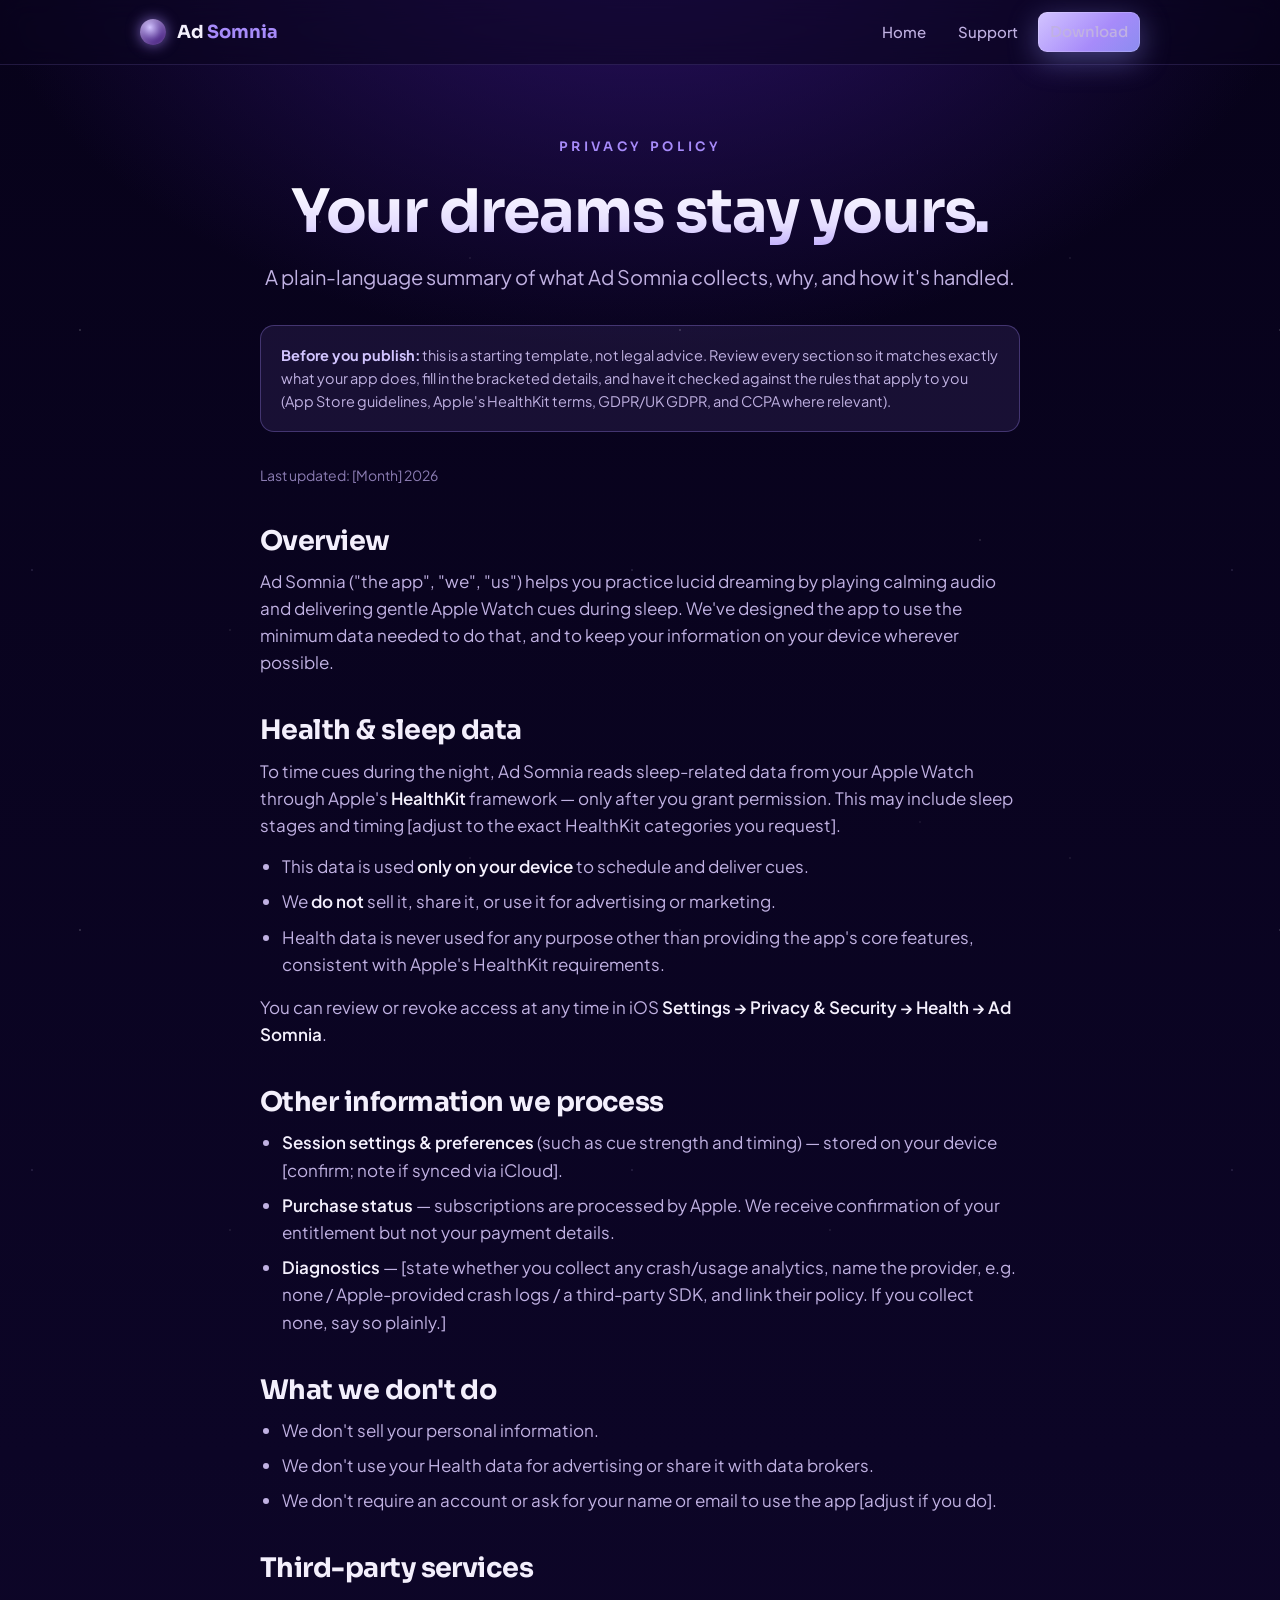
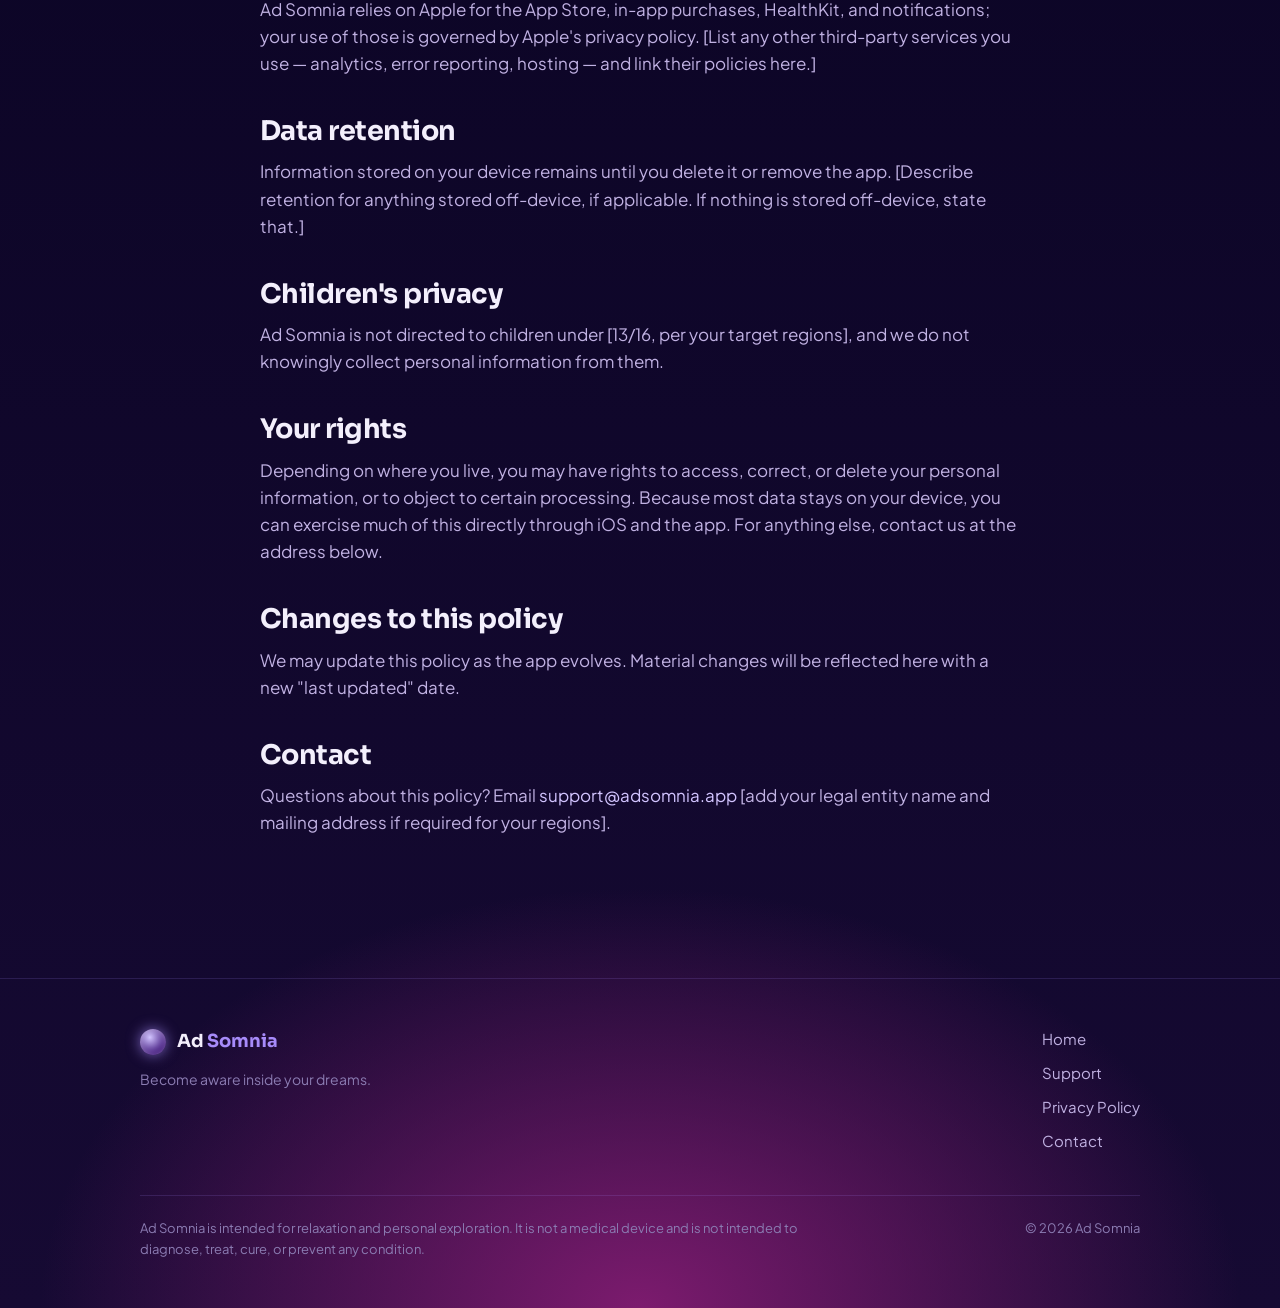
==== privacy.html @ f47bc347 "Add files via upload" ====
<!DOCTYPE html>
<html lang="en">
<head>
<meta charset="UTF-8">
<meta name="viewport" content="width=device-width, initial-scale=1">
<title>Privacy Policy — Ad Somnia</title>
<meta name="description" content="How Ad Somnia handles your data, including Apple Watch sleep data accessed through HealthKit.">
<meta name="theme-color" content="#07021a">
<link rel="preconnect" href="https://fonts.googleapis.com">
<link rel="preconnect" href="https://fonts.gstatic.com" crossorigin>
<link href="https://fonts.googleapis.com/css2?family=Sora:wght@400;500;600;700&family=Plus+Jakarta+Sans:wght@400;500;600;700&display=swap" rel="stylesheet">
<link rel="stylesheet" href="styles.css">
</head>
<body>
<div class="shell">

  <header class="nav">
    <div class="wrap">
      <a class="brand" href="index.html">
        <span class="mark" aria-hidden="true"></span>
        <span class="name">Ad <i>Somnia</i></span>
      </a>
      <nav class="nav-links">
        <a href="index.html">Home</a>
        <a href="support.html">Support</a>
        <a class="btn btn-primary" href="#" data-appstore>Download</a>
      </nav>
    </div>
  </header>

  <section class="doc-hero">
    <div class="wrap">
      <p class="eyebrow">Privacy Policy</p>
      <h1>Your dreams stay yours.</h1>
      <p class="lead">A plain-language summary of what Ad Somnia collects, why, and how it's handled.</p>
    </div>
  </section>

  <section style="padding-top: 8px;">
    <div class="wrap">
      <div class="notice">
        <strong>Before you publish:</strong> this is a starting template, not legal advice. Review every section so it matches exactly what your app does, fill in the bracketed details, and have it checked against the rules that apply to you (App Store guidelines, Apple's HealthKit terms, GDPR/UK GDPR, and CCPA where relevant).
      </div>

      <div class="prose">
        <p class="updated">Last updated: [Month] 2026</p>

        <h2>Overview</h2>
        <p>Ad Somnia ("the app", "we", "us") helps you practice lucid dreaming by playing calming audio and delivering gentle Apple Watch cues during sleep. We've designed the app to use the minimum data needed to do that, and to keep your information on your device wherever possible.</p>

        <h2>Health &amp; sleep data</h2>
        <p>To time cues during the night, Ad Somnia reads sleep-related data from your Apple Watch through Apple's <strong>HealthKit</strong> framework — only after you grant permission. This may include sleep stages and timing [adjust to the exact HealthKit categories you request].</p>
        <ul>
          <li>This data is used <strong>only on your device</strong> to schedule and deliver cues.</li>
          <li>We <strong>do not</strong> sell it, share it, or use it for advertising or marketing.</li>
          <li>Health data is never used for any purpose other than providing the app's core features, consistent with Apple's HealthKit requirements.</li>
        </ul>
        <p>You can review or revoke access at any time in iOS <strong>Settings → Privacy &amp; Security → Health → Ad Somnia</strong>.</p>

        <h2>Other information we process</h2>
        <ul>
          <li><strong>Session settings &amp; preferences</strong> (such as cue strength and timing) — stored on your device [confirm; note if synced via iCloud].</li>
          <li><strong>Purchase status</strong> — subscriptions are processed by Apple. We receive confirmation of your entitlement but not your payment details.</li>
          <li><strong>Diagnostics</strong> — [state whether you collect any crash/usage analytics, name the provider, e.g. none / Apple-provided crash logs / a third-party SDK, and link their policy. If you collect none, say so plainly.]</li>
        </ul>

        <h2>What we don't do</h2>
        <ul>
          <li>We don't sell your personal information.</li>
          <li>We don't use your Health data for advertising or share it with data brokers.</li>
          <li>We don't require an account or ask for your name or email to use the app [adjust if you do].</li>
        </ul>

        <h2>Third-party services</h2>
        <p>Ad Somnia relies on Apple for the App Store, in-app purchases, HealthKit, and notifications; your use of those is governed by Apple's privacy policy. [List any other third-party services you use — analytics, error reporting, hosting — and link their policies here.]</p>

        <h2>Data retention</h2>
        <p>Information stored on your device remains until you delete it or remove the app. [Describe retention for anything stored off-device, if applicable. If nothing is stored off-device, state that.]</p>

        <h2>Children's privacy</h2>
        <p>Ad Somnia is not directed to children under [13/16, per your target regions], and we do not knowingly collect personal information from them.</p>

        <h2>Your rights</h2>
        <p>Depending on where you live, you may have rights to access, correct, or delete your personal information, or to object to certain processing. Because most data stays on your device, you can exercise much of this directly through iOS and the app. For anything else, contact us at the address below.</p>

        <h2>Changes to this policy</h2>
        <p>We may update this policy as the app evolves. Material changes will be reflected here with a new "last updated" date.</p>

        <h2>Contact</h2>
        <p>Questions about this policy? Email <a href="mailto:support@adsomnia.app">support@adsomnia.app</a> [add your legal entity name and mailing address if required for your regions].</p>
      </div>
    </div>
  </section>

  <footer class="foot">
    <div class="wrap">
      <div>
        <a class="brand" href="index.html">
          <span class="mark" aria-hidden="true"></span>
          <span class="name">Ad <i>Somnia</i></span>
        </a>
        <p class="tag">Become aware inside your dreams.</p>
      </div>
      <nav aria-label="Footer">
        <a href="index.html">Home</a>
        <a href="support.html">Support</a>
        <a href="privacy.html">Privacy Policy</a>
        <a href="mailto:support@adsomnia.app">Contact</a>
      </nav>
      <div class="legal">
        <p>Ad Somnia is intended for relaxation and personal exploration. It is not a medical device and is not intended to diagnose, treat, cure, or prevent any condition.</p>
        <p>© 2026 Ad Somnia</p>
      </div>
    </div>
  </footer>

</div>
</body>
</html>
---- styles.css ----
/* ============================================================
   Ad Somnia — shared design system
   Nocturnal indigo→magenta, lavender glow orb signature.
   ============================================================ */

:root {
  /* palette */
  --void:        #07021a;
  --deep:        #130734;
  --violet:      #3a1078;
  --magenta:     #7e1c83;
  --glow:        #a78bfa;
  --glow-bright: #d2c4ff;
  --periwinkle:  #8b8cf0;

  --text:        #f3effc;
  --muted:       #c0b1e2;
  --muted-dim:   #8b7cb2;

  --line:        rgba(167,139,250,0.16);
  --line-strong: rgba(167,139,250,0.30);
  --card:        rgba(255,255,255,0.045);
  --card-hover:  rgba(255,255,255,0.075);

  /* type */
  --display: "Sora", ui-sans-serif, system-ui, sans-serif;
  --body:    "Plus Jakarta Sans", ui-sans-serif, system-ui, sans-serif;

  /* scale */
  --w:       1080px;
  --pad:     clamp(20px, 5vw, 40px);
}

* { box-sizing: border-box; margin: 0; padding: 0; }

html { scroll-behavior: smooth; -webkit-text-size-adjust: 100%; }

body {
  font-family: var(--body);
  color: var(--text);
  line-height: 1.6;
  font-size: 17px;
  background:
    radial-gradient(1100px 760px at 50% -120px, #2c1268 0%, transparent 62%),
    radial-gradient(1000px 700px at 50% 100%, #7c1b6e 0%, transparent 60%),
    linear-gradient(180deg, var(--void) 0%, #0c0526 50%, #160a33 100%);
  background-repeat: no-repeat;
  min-height: 100vh;
  overflow-x: hidden;
  -webkit-font-smoothing: antialiased;
  text-rendering: optimizeLegibility;
}

/* faint drifting starfield, kept very low so the orb stays the star */
body::before {
  content: "";
  position: fixed;
  inset: -50%;
  background-image:
    radial-gradient(1.5px 1.5px at 20% 30%, rgba(255,255,255,0.55), transparent),
    radial-gradient(1.5px 1.5px at 70% 65%, rgba(255,255,255,0.4),  transparent),
    radial-gradient(1px 1px   at 45% 80%, rgba(255,255,255,0.5),  transparent),
    radial-gradient(1px 1px   at 85% 18%, rgba(255,255,255,0.45), transparent),
    radial-gradient(1.5px 1.5px at 12% 70%, rgba(210,196,255,0.45), transparent),
    radial-gradient(1px 1px   at 60% 12%, rgba(255,255,255,0.4),  transparent);
  background-size: 600px 600px;
  opacity: 0.5;
  pointer-events: none;
  z-index: 0;
  animation: drift 90s linear infinite;
}
@keyframes drift { to { transform: translateY(-200px); } }

a { color: var(--glow-bright); text-decoration: none; }
a:hover { color: #fff; }

:focus-visible {
  outline: 2px solid var(--glow-bright);
  outline-offset: 3px;
  border-radius: 6px;
}

/* ---------- layout primitives ---------- */
.wrap { width: 100%; max-width: var(--w); margin: 0 auto; padding-inline: var(--pad); }
.shell { position: relative; z-index: 1; }
section { padding-block: clamp(56px, 9vw, 104px); }

.eyebrow {
  font-family: var(--display);
  font-size: 13px;
  font-weight: 600;
  letter-spacing: 0.28em;
  text-transform: uppercase;
  color: var(--glow);
  margin-bottom: 18px;
}

h1, h2, h3 { font-family: var(--display); line-height: 1.08; letter-spacing: -0.02em; font-weight: 700; }
h2 { font-size: clamp(28px, 4.4vw, 44px); }
h3 { font-size: 19px; letter-spacing: -0.01em; }

p.lead { color: var(--muted); font-size: clamp(17px, 2.1vw, 20px); max-width: 56ch; }

/* ---------- nav ---------- */
.nav {
  position: sticky; top: 0; z-index: 50;
  backdrop-filter: blur(14px);
  -webkit-backdrop-filter: blur(14px);
  background: rgba(10,4,30,0.55);
  border-bottom: 1px solid var(--line);
}
.nav .wrap { display: flex; align-items: center; justify-content: space-between; height: 64px; }
.brand { display: flex; align-items: center; gap: 11px; font-family: var(--display); font-weight: 700; font-size: 18px; letter-spacing: -0.01em; color: var(--text); }
.brand:hover { color: var(--text); }
.brand .mark {
  width: 26px; height: 26px; border-radius: 50%; flex: none;
  background: radial-gradient(circle at 38% 32%, var(--glow-bright), var(--violet) 72%);
  box-shadow: 0 0 14px rgba(167,139,250,0.7), inset 0 0 6px rgba(255,255,255,0.4);
}
.brand .name i { font-style: normal; color: var(--glow); }
.nav-links { display: flex; align-items: center; gap: 8px; }
.nav-links a { color: var(--muted); font-weight: 500; font-size: 15px; padding: 8px 12px; border-radius: 9px; }
.nav-links a:hover { color: #fff; background: var(--card); }

/* ---------- buttons ---------- */
.btn {
  display: inline-flex; align-items: center; gap: 9px;
  font-family: var(--display); font-weight: 600; font-size: 15.5px;
  padding: 13px 22px; border-radius: 999px; border: 0; cursor: pointer;
  transition: transform .18s ease, box-shadow .25s ease, background .2s ease;
}
.btn-primary {
  color: #1a0840;
  background: linear-gradient(135deg, var(--glow-bright), var(--glow) 60%, var(--periwinkle));
  box-shadow: 0 8px 30px rgba(139,140,240,0.45), 0 0 0 1px rgba(255,255,255,0.18) inset;
}
.btn-primary:hover { color: #1a0840; transform: translateY(-2px); box-shadow: 0 12px 38px rgba(139,140,240,0.6), 0 0 0 1px rgba(255,255,255,0.28) inset; }
.btn-ghost {
  color: var(--text);
  background: var(--card);
  border: 1px solid var(--line-strong);
}
.btn-ghost:hover { color: #fff; background: var(--card-hover); transform: translateY(-2px); }
.btn svg { width: 18px; height: 18px; }

/* ---------- the orb (signature) ---------- */
.orb-stage { display: grid; place-items: center; padding-block: clamp(20px, 5vw, 44px); }
.orb {
  position: relative;
  width: clamp(168px, 34vw, 232px);
  aspect-ratio: 1;
  border-radius: 50%;
  display: grid; place-items: center;
  background:
    radial-gradient(circle at 42% 36%, var(--glow-bright) 0%, var(--glow) 34%, #5a2bb0 66%, #2f1170 100%);
  box-shadow:
    0 0 0 1px rgba(255,255,255,0.18) inset,
    0 18px 40px rgba(20,6,52,0.6),
    0 0 60px rgba(167,139,250,0.55),
    0 0 130px rgba(139,140,240,0.5);
  animation: orbPulse 5.5s ease-in-out infinite;
}
.orb::before {           /* outer halo */
  content: ""; position: absolute; inset: -26%;
  border-radius: 50%;
  background: radial-gradient(circle, rgba(167,139,250,0.32) 0%, transparent 62%);
  z-index: -1;
  animation: haloPulse 5.5s ease-in-out infinite;
}
.orb::after {            /* glossy top highlight */
  content: ""; position: absolute; inset: 8%;
  border-radius: 50%;
  background: radial-gradient(circle at 40% 26%, rgba(255,255,255,0.45), transparent 46%);
  pointer-events: none;
}
.orb svg { width: 44%; height: 44%; filter: drop-shadow(0 0 10px rgba(255,255,255,0.85)); z-index: 1; }
.orb svg path { stroke: #fff; stroke-width: 2; stroke-linecap: round; fill: none; }

@keyframes orbPulse {
  0%, 100% { transform: scale(1);    box-shadow: 0 0 0 1px rgba(255,255,255,0.18) inset, 0 18px 40px rgba(20,6,52,0.6), 0 0 55px rgba(167,139,250,0.5),  0 0 120px rgba(139,140,240,0.45); }
  50%      { transform: scale(1.035); box-shadow: 0 0 0 1px rgba(255,255,255,0.22) inset, 0 18px 40px rgba(20,6,52,0.6), 0 0 80px rgba(167,139,250,0.7), 0 0 165px rgba(139,140,240,0.6); }
}
@keyframes haloPulse { 0%,100% { opacity: 0.7; } 50% { opacity: 1; } }

.orb-sm { width: clamp(96px, 20vw, 128px); animation-duration: 6s; }
.orb-sm svg { width: 42%; height: 42%; }

/* ---------- hero ---------- */
.hero { text-align: center; padding-top: clamp(36px, 7vw, 68px); padding-bottom: clamp(20px, 5vw, 40px); }
.hero h1 {
  font-size: clamp(44px, 9vw, 88px);
  font-weight: 700;
  margin-bottom: 20px;
  background: linear-gradient(180deg, #ffffff 0%, #e4dcff 60%, var(--glow) 130%);
  -webkit-background-clip: text; background-clip: text; color: transparent;
}
.hero p.lead { margin: 0 auto 8px; text-align: center; }
.hero .cta-row { display: flex; gap: 14px; justify-content: center; flex-wrap: wrap; margin-top: 30px; }
.hero-anim > * { opacity: 0; animation: rise .9s cubic-bezier(.2,.7,.2,1) forwards; }
.hero-anim > *:nth-child(1) { animation-delay: .05s; }
.hero-anim > *:nth-child(2) { animation-delay: .15s; }
.hero-anim > *:nth-child(3) { animation-delay: .25s; }
.hero-anim > *:nth-child(4) { animation-delay: .35s; }
.orb-stage.hero-anim { opacity: 1; animation: none; }
.orb-stage.hero-anim .orb { animation: rise .9s cubic-bezier(.2,.7,.2,1) .45s both, orbPulse 5.5s ease-in-out 1.4s infinite; }
@keyframes rise { from { opacity: 0; transform: translateY(22px); } to { opacity: 1; transform: translateY(0); } }

/* ---------- "what is" band ---------- */
.band { text-align: center; }
.band p { color: var(--muted); font-size: clamp(19px, 2.6vw, 26px); line-height: 1.5; max-width: 24ch; margin: 0 auto; font-family: var(--display); font-weight: 500; letter-spacing: -0.01em; }
.band p em { font-style: normal; color: var(--glow-bright); }

/* ---------- steps (a real sequence — numbering earns its place) ---------- */
.steps { display: grid; gap: 20px; grid-template-columns: repeat(3, 1fr); margin-top: 44px; }
.step {
  background: var(--card); border: 1px solid var(--line);
  border-radius: 20px; padding: 28px 24px 30px;
  transition: transform .2s ease, border-color .2s ease, background .2s ease;
}
.step:hover { transform: translateY(-4px); border-color: var(--line-strong); background: var(--card-hover); }
.step .num { font-family: var(--display); font-weight: 700; font-size: 14px; letter-spacing: 0.1em; color: var(--glow); }
.step .num::after { content: ""; display: block; width: 30px; height: 2px; margin-top: 12px; background: linear-gradient(90deg, var(--glow), transparent); border-radius: 2px; }
.step h3 { margin: 18px 0 8px; }
.step p { color: var(--muted); font-size: 15.5px; }

/* ---------- features grid ---------- */
.section-head { text-align: center; margin-bottom: 8px; }
.section-head p { color: var(--muted); margin: 14px auto 0; max-width: 50ch; }
.features { display: grid; gap: 16px; grid-template-columns: repeat(3, 1fr); margin-top: 44px; }
.feature {
  background: var(--card); border: 1px solid var(--line);
  border-radius: 18px; padding: 24px;
  transition: transform .2s ease, border-color .2s ease, background .2s ease;
}
.feature:hover { transform: translateY(-4px); border-color: var(--line-strong); background: var(--card-hover); }
.feature .ico {
  width: 42px; height: 42px; border-radius: 12px; display: grid; place-items: center; margin-bottom: 16px;
  background: linear-gradient(140deg, rgba(167,139,250,0.28), rgba(139,140,240,0.12));
  border: 1px solid var(--line-strong);
}
.feature .ico svg { width: 21px; height: 21px; stroke: var(--glow-bright); fill: none; stroke-width: 1.8; stroke-linecap: round; stroke-linejoin: round; }
.feature h3 { margin-bottom: 7px; }
.feature p { color: var(--muted); font-size: 15px; }

/* ---------- closing cta ---------- */
.closing { text-align: center; }
.closing h2 { margin: 24px auto 14px; max-width: 16ch; }
.closing p.lead { margin: 0 auto 30px; text-align: center; }

/* ---------- footer ---------- */
.foot { border-top: 1px solid var(--line); padding-block: 48px; margin-top: 24px; }
.foot .wrap { display: flex; flex-wrap: wrap; gap: 24px 48px; justify-content: space-between; align-items: flex-start; }
.foot .brand { margin-bottom: 12px; }
.foot .tag { color: var(--muted-dim); font-size: 14px; max-width: 34ch; }
.foot nav { display: flex; flex-direction: column; gap: 10px; }
.foot nav a { color: var(--muted); font-size: 15px; }
.foot nav a:hover { color: #fff; }
.foot .legal { width: 100%; border-top: 1px solid var(--line); margin-top: 18px; padding-top: 22px; display: flex; flex-wrap: wrap; gap: 8px 24px; justify-content: space-between; color: var(--muted-dim); font-size: 13px; }
.foot .legal p { max-width: 70ch; }

/* ============================================================
   Support + Privacy (document) styles
   ============================================================ */
.doc-hero { text-align: center; padding-top: clamp(40px, 7vw, 72px); padding-bottom: clamp(8px, 3vw, 24px); }
.doc-hero h1 { font-size: clamp(38px, 7vw, 60px); margin: 22px 0 16px; background: linear-gradient(180deg,#fff,#e4dcff 70%,var(--glow) 130%); -webkit-background-clip: text; background-clip: text; color: transparent; }
.doc-hero p.lead { margin: 0 auto; text-align: center; }

.contact-card {
  max-width: 640px; margin: 0 auto;
  background: var(--card); border: 1px solid var(--line-strong);
  border-radius: 22px; padding: 30px;
  display: flex; flex-wrap: wrap; gap: 18px 28px; align-items: center; justify-content: space-between;
}
.contact-card .ct-label { font-family: var(--display); font-weight: 600; font-size: 14px; letter-spacing: 0.04em; color: var(--glow); margin-bottom: 6px; }
.contact-card .ct-mail { font-family: var(--display); font-size: clamp(20px,3vw,26px); font-weight: 600; color: var(--text); }
.contact-card .ct-mail:hover { color: var(--glow-bright); }
.contact-card .ct-note { color: var(--muted-dim); font-size: 14px; margin-top: 6px; }

/* FAQ */
.faq-wrap { max-width: 760px; margin: 0 auto; }
.faq-group { margin-top: 44px; }
.faq-group > h2 { font-size: clamp(22px, 3vw, 28px); margin-bottom: 6px; }
.faq-group > .gl { color: var(--muted-dim); font-size: 14px; margin-bottom: 18px; }
details.faq {
  border: 1px solid var(--line); border-radius: 14px;
  background: var(--card); margin-bottom: 12px; overflow: hidden;
  transition: border-color .2s ease, background .2s ease;
}
details.faq[open] { border-color: var(--line-strong); background: var(--card-hover); }
details.faq summary {
  cursor: pointer; list-style: none; padding: 18px 22px;
  font-family: var(--display); font-weight: 600; font-size: 16.5px; color: var(--text);
  display: flex; align-items: center; justify-content: space-between; gap: 16px;
}
details.faq summary::-webkit-details-marker { display: none; }
details.faq summary .chev { flex: none; width: 20px; height: 20px; border-radius: 50%; display: grid; place-items: center; color: var(--glow); transition: transform .25s ease; }
details.faq[open] summary .chev { transform: rotate(180deg); }
details.faq summary .chev svg { width: 13px; height: 13px; stroke: currentColor; stroke-width: 2.4; fill: none; stroke-linecap: round; }
details.faq .ans { padding: 0 22px 20px; color: var(--muted); font-size: 15.5px; }
details.faq .ans p + p { margin-top: 12px; }
details.faq .ans ul { margin: 12px 0 0; padding-left: 20px; }
details.faq .ans li { margin-bottom: 7px; }
details.faq .ans strong { color: var(--text); font-weight: 600; }
.ui-chip { font-family: var(--display); font-size: 13px; font-weight: 600; color: var(--glow-bright); background: rgba(167,139,250,0.12); border: 1px solid var(--line); padding: 1px 8px; border-radius: 7px; white-space: nowrap; }

/* prose (privacy) */
.prose { max-width: 760px; margin: 0 auto; }
.prose h2 { font-size: clamp(21px, 3vw, 27px); margin: 40px 0 12px; }
.prose h2:first-child { margin-top: 0; }
.prose p { color: var(--muted); margin-bottom: 14px; }
.prose ul { color: var(--muted); margin: 0 0 16px; padding-left: 22px; }
.prose li { margin-bottom: 8px; }
.prose strong { color: var(--text); font-weight: 600; }
.prose .updated { color: var(--muted-dim); font-size: 14px; }
.notice {
  background: rgba(167,139,250,0.10); border: 1px solid var(--line-strong);
  border-radius: 14px; padding: 18px 20px; margin: 0 auto 32px; max-width: 760px;
  color: var(--muted); font-size: 14.5px;
}
.notice strong { color: var(--glow-bright); }

/* ---------- responsive ---------- */
@media (max-width: 760px) {
  .steps, .features { grid-template-columns: 1fr; }
  .nav-links a:not(.btn) { display: none; }       /* keep nav tidy on phones */
  .foot .wrap { flex-direction: column; }
  .contact-card { flex-direction: column; align-items: flex-start; }
}

@media (prefers-reduced-motion: reduce) {
  *, *::before, *::after { animation: none !important; scroll-behavior: auto; transition: none !important; }
  .hero-anim > *, .orb-stage.hero-anim .orb { opacity: 1 !important; transform: none !important; }
}
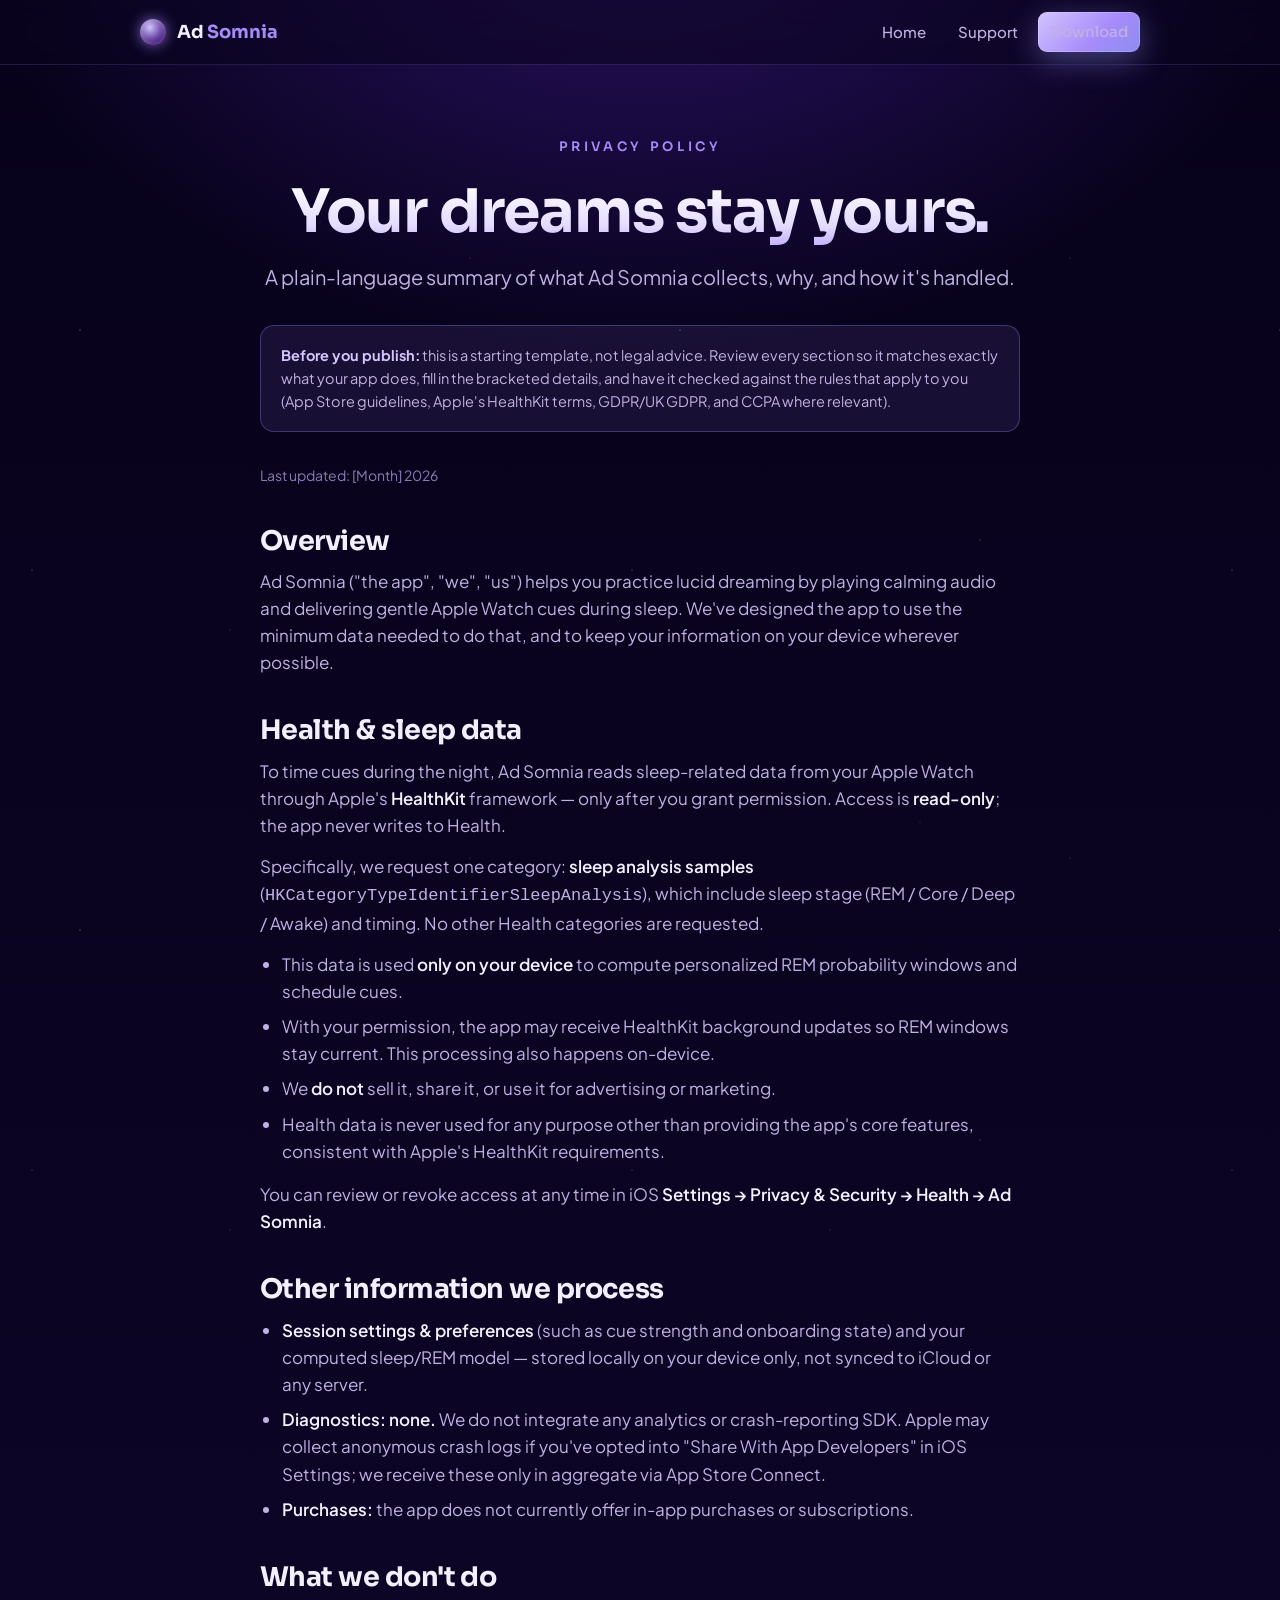
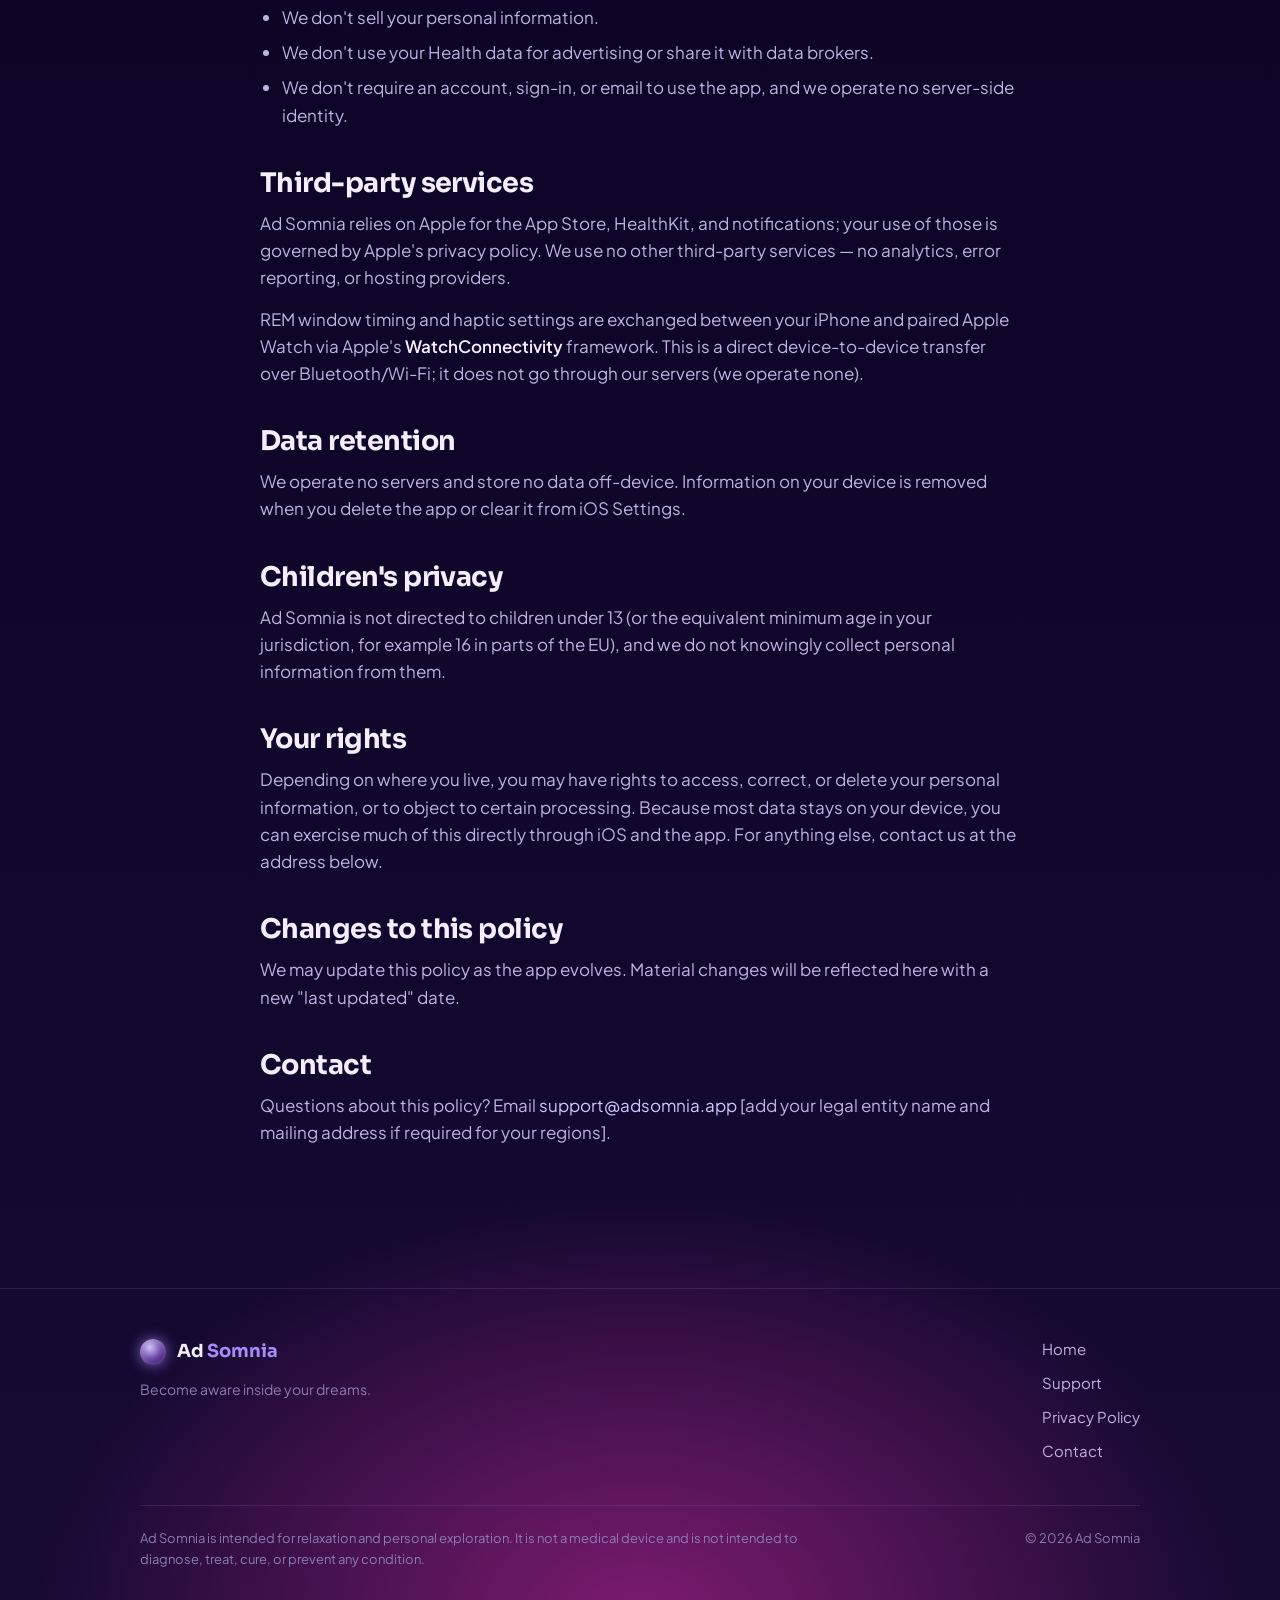
==== commit 84702ebb: "Revise privacy policy for clarity and accuracy Updated privacy policy details regarding data access," ====
--- a/privacy.html
+++ b/privacy.html
@@ -49,9 +49,11 @@
         <p>Ad Somnia ("the app", "we", "us") helps you practice lucid dreaming by playing calming audio and delivering gentle Apple Watch cues during sleep. We've designed the app to use the minimum data needed to do that, and to keep your information on your device wherever possible.</p>
 
         <h2>Health &amp; sleep data</h2>
-        <p>To time cues during the night, Ad Somnia reads sleep-related data from your Apple Watch through Apple's <strong>HealthKit</strong> framework — only after you grant permission. This may include sleep stages and timing [adjust to the exact HealthKit categories you request].</p>
+        <p>To time cues during the night, Ad Somnia reads sleep-related data from your Apple Watch through Apple's <strong>HealthKit</strong> framework — only after you grant permission. Access is <strong>read-only</strong>; the app never writes to Health.</p>
+        <p>Specifically, we request one category: <strong>sleep analysis samples</strong> (<code>HKCategoryTypeIdentifierSleepAnalysis</code>), which include sleep stage (REM / Core / Deep / Awake) and timing. No other Health categories are requested.</p>
         <ul>
-          <li>This data is used <strong>only on your device</strong> to schedule and deliver cues.</li>
+          <li>This data is used <strong>only on your device</strong> to compute personalized REM probability windows and schedule cues.</li>
+          <li>With your permission, the app may receive HealthKit background updates so REM windows stay current. This processing also happens on-device.</li>
           <li>We <strong>do not</strong> sell it, share it, or use it for advertising or marketing.</li>
           <li>Health data is never used for any purpose other than providing the app's core features, consistent with Apple's HealthKit requirements.</li>
         </ul>
@@ -59,26 +61,27 @@
 
         <h2>Other information we process</h2>
         <ul>
-          <li><strong>Session settings &amp; preferences</strong> (such as cue strength and timing) — stored on your device [confirm; note if synced via iCloud].</li>
-          <li><strong>Purchase status</strong> — subscriptions are processed by Apple. We receive confirmation of your entitlement but not your payment details.</li>
-          <li><strong>Diagnostics</strong> — [state whether you collect any crash/usage analytics, name the provider, e.g. none / Apple-provided crash logs / a third-party SDK, and link their policy. If you collect none, say so plainly.]</li>
+          <li><strong>Session settings &amp; preferences</strong> (such as cue strength and onboarding state) and your computed sleep/REM model — stored locally on your device only, not synced to iCloud or any server.</li>
+          <li><strong>Diagnostics: none.</strong> We do not integrate any analytics or crash-reporting SDK. Apple may collect anonymous crash logs if you've opted into "Share With App Developers" in iOS Settings; we receive these only in aggregate via App Store Connect.</li>
+          <li><strong>Purchases:</strong> the app does not currently offer in-app purchases or subscriptions.</li>
         </ul>
 
         <h2>What we don't do</h2>
         <ul>
           <li>We don't sell your personal information.</li>
           <li>We don't use your Health data for advertising or share it with data brokers.</li>
-          <li>We don't require an account or ask for your name or email to use the app [adjust if you do].</li>
+          <li>We don't require an account, sign-in, or email to use the app, and we operate no server-side identity.</li>
         </ul>
 
         <h2>Third-party services</h2>
-        <p>Ad Somnia relies on Apple for the App Store, in-app purchases, HealthKit, and notifications; your use of those is governed by Apple's privacy policy. [List any other third-party services you use — analytics, error reporting, hosting — and link their policies here.]</p>
+        <p>Ad Somnia relies on Apple for the App Store, HealthKit, and notifications; your use of those is governed by Apple's privacy policy. We use no other third-party services — no analytics, error reporting, or hosting providers.</p>
+        <p>REM window timing and haptic settings are exchanged between your iPhone and paired Apple Watch via Apple's <strong>WatchConnectivity</strong> framework. This is a direct device-to-device transfer over Bluetooth/Wi-Fi; it does not go through our servers (we operate none).</p>
 
         <h2>Data retention</h2>
-        <p>Information stored on your device remains until you delete it or remove the app. [Describe retention for anything stored off-device, if applicable. If nothing is stored off-device, state that.]</p>
+        <p>We operate no servers and store no data off-device. Information on your device is removed when you delete the app or clear it from iOS Settings.</p>
 
         <h2>Children's privacy</h2>
-        <p>Ad Somnia is not directed to children under [13/16, per your target regions], and we do not knowingly collect personal information from them.</p>
+        <p>Ad Somnia is not directed to children under 13 (or the equivalent minimum age in your jurisdiction, for example 16 in parts of the EU), and we do not knowingly collect personal information from them.</p>
 
         <h2>Your rights</h2>
         <p>Depending on where you live, you may have rights to access, correct, or delete your personal information, or to object to certain processing. Because most data stays on your device, you can exercise much of this directly through iOS and the app. For anything else, contact us at the address below.</p>
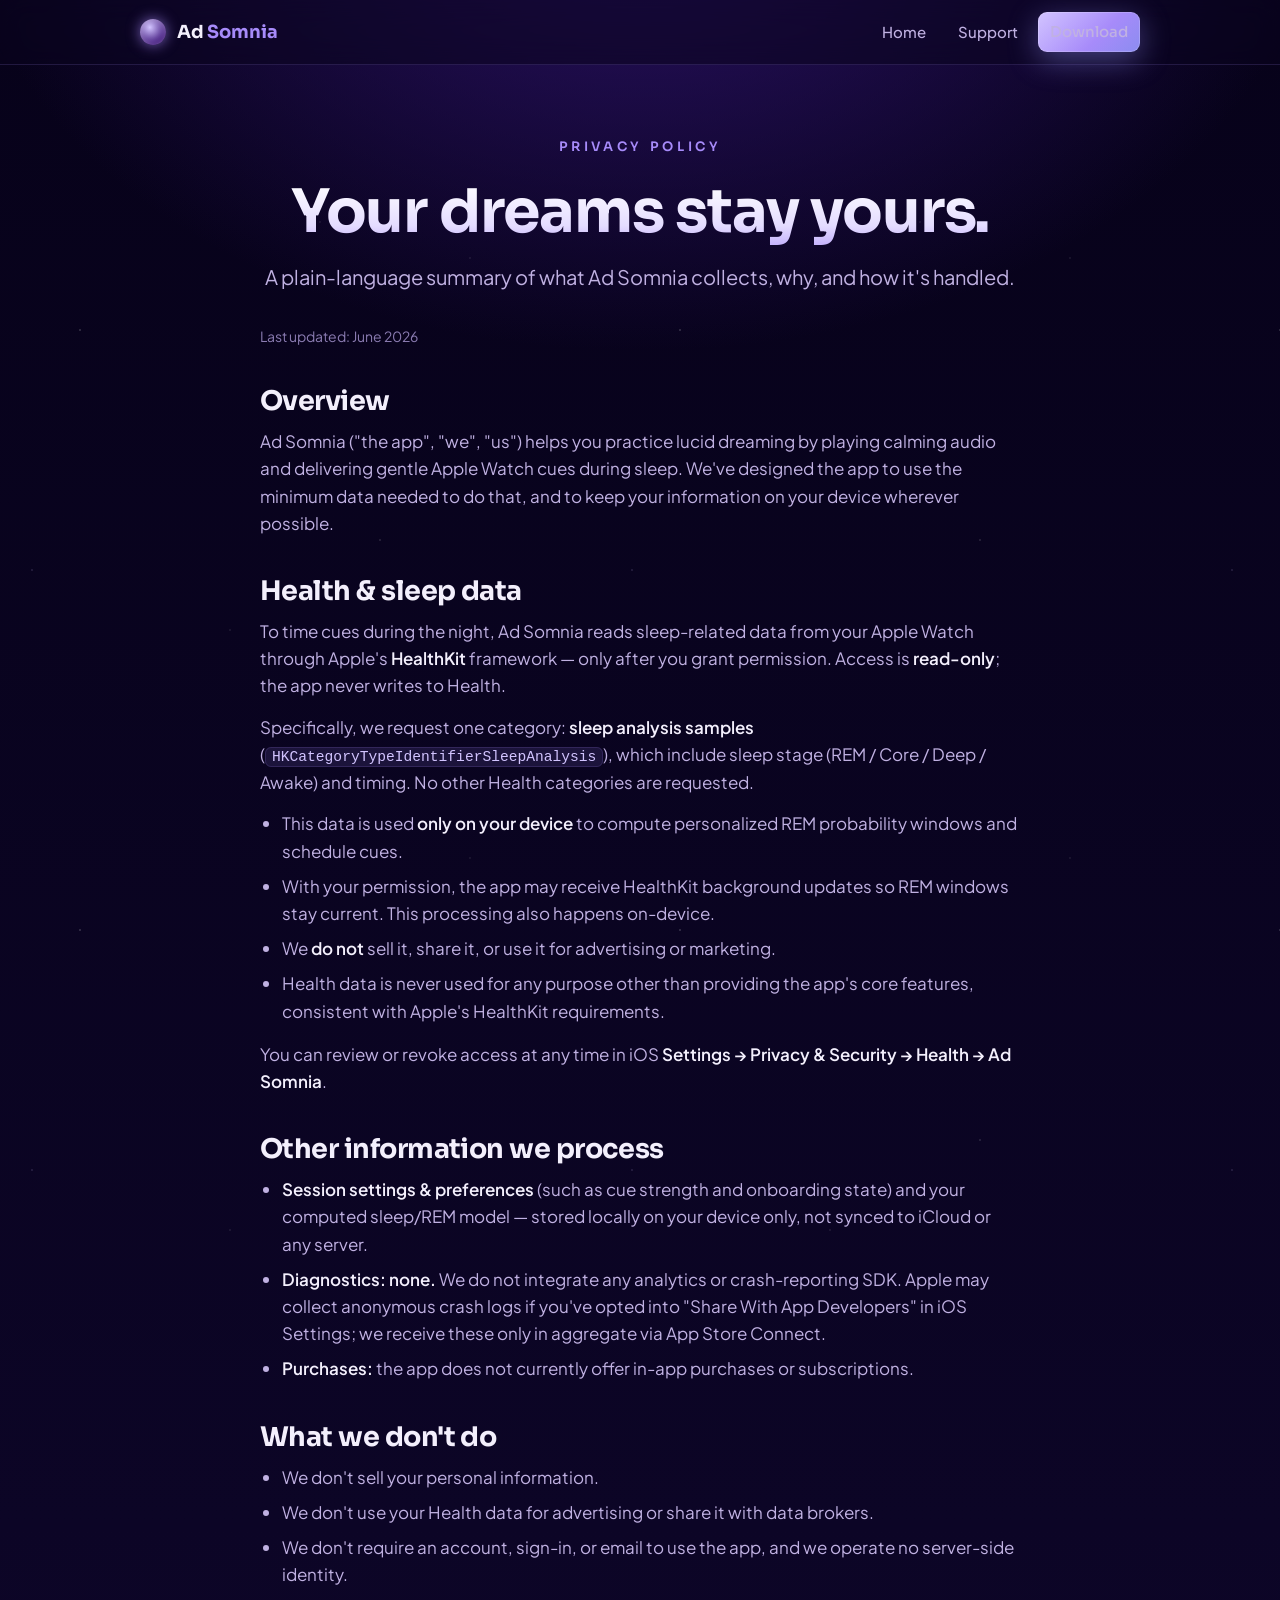
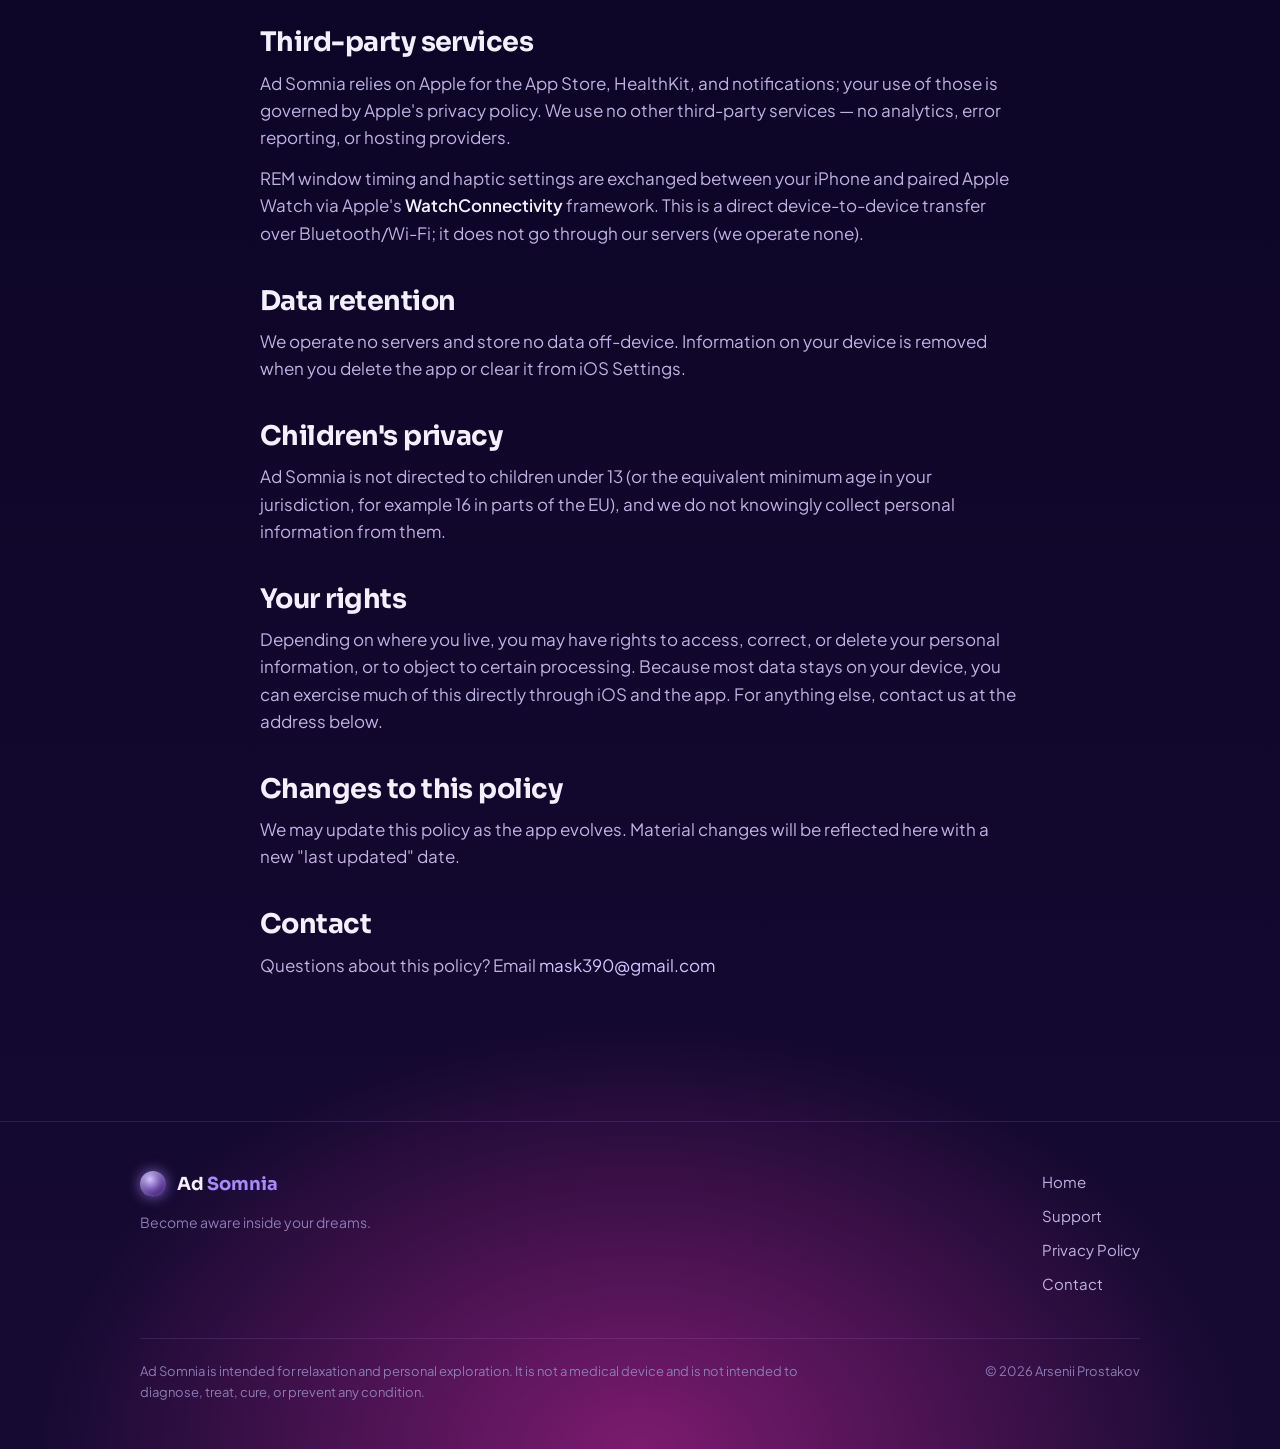
==== commit 2cddcf09: "Update contact information and last updated date" ====
--- a/privacy.html
+++ b/privacy.html
@@ -38,12 +38,9 @@
 
   <section style="padding-top: 8px;">
     <div class="wrap">
-      <div class="notice">
-        <strong>Before you publish:</strong> this is a starting template, not legal advice. Review every section so it matches exactly what your app does, fill in the bracketed details, and have it checked against the rules that apply to you (App Store guidelines, Apple's HealthKit terms, GDPR/UK GDPR, and CCPA where relevant).
-      </div>
 
       <div class="prose">
-        <p class="updated">Last updated: [Month] 2026</p>
+        <p class="updated">Last updated: June 2026</p>
 
         <h2>Overview</h2>
         <p>Ad Somnia ("the app", "we", "us") helps you practice lucid dreaming by playing calming audio and delivering gentle Apple Watch cues during sleep. We've designed the app to use the minimum data needed to do that, and to keep your information on your device wherever possible.</p>
@@ -90,7 +87,7 @@
         <p>We may update this policy as the app evolves. Material changes will be reflected here with a new "last updated" date.</p>
 
         <h2>Contact</h2>
-        <p>Questions about this policy? Email <a href="mailto:support@adsomnia.app">support@adsomnia.app</a> [add your legal entity name and mailing address if required for your regions].</p>
+        <p>Questions about this policy? Email <a href="mailto:mask390@gmail.com">mask390@gmail.com</a></p>
       </div>
     </div>
   </section>
@@ -108,11 +105,11 @@
         <a href="index.html">Home</a>
         <a href="support.html">Support</a>
         <a href="privacy.html">Privacy Policy</a>
-        <a href="mailto:support@adsomnia.app">Contact</a>
+        <a href="mailto:mask390@gmail.com">Contact</a>
       </nav>
       <div class="legal">
         <p>Ad Somnia is intended for relaxation and personal exploration. It is not a medical device and is not intended to diagnose, treat, cure, or prevent any condition.</p>
-        <p>© 2026 Ad Somnia</p>
+        <p>© 2026 Arsenii Prostakov</p>
       </div>
     </div>
   </footer>
--- a/styles.css
+++ b/styles.css
@@ -311,6 +311,16 @@
 .prose ul { color: var(--muted); margin: 0 0 16px; padding-left: 22px; }
 .prose li { margin-bottom: 8px; }
 .prose strong { color: var(--text); font-weight: 600; }
+.prose code, .ans code {
+  font-family: ui-monospace, "SF Mono", Menlo, monospace;
+  font-size: 0.86em;
+  color: var(--glow-bright);
+  background: rgba(167,139,250,0.12);
+  border: 1px solid var(--line);
+  padding: 1px 6px;
+  border-radius: 6px;
+  word-break: break-word;
+}
 .prose .updated { color: var(--muted-dim); font-size: 14px; }
 .notice {
   background: rgba(167,139,250,0.10); border: 1px solid var(--line-strong);
